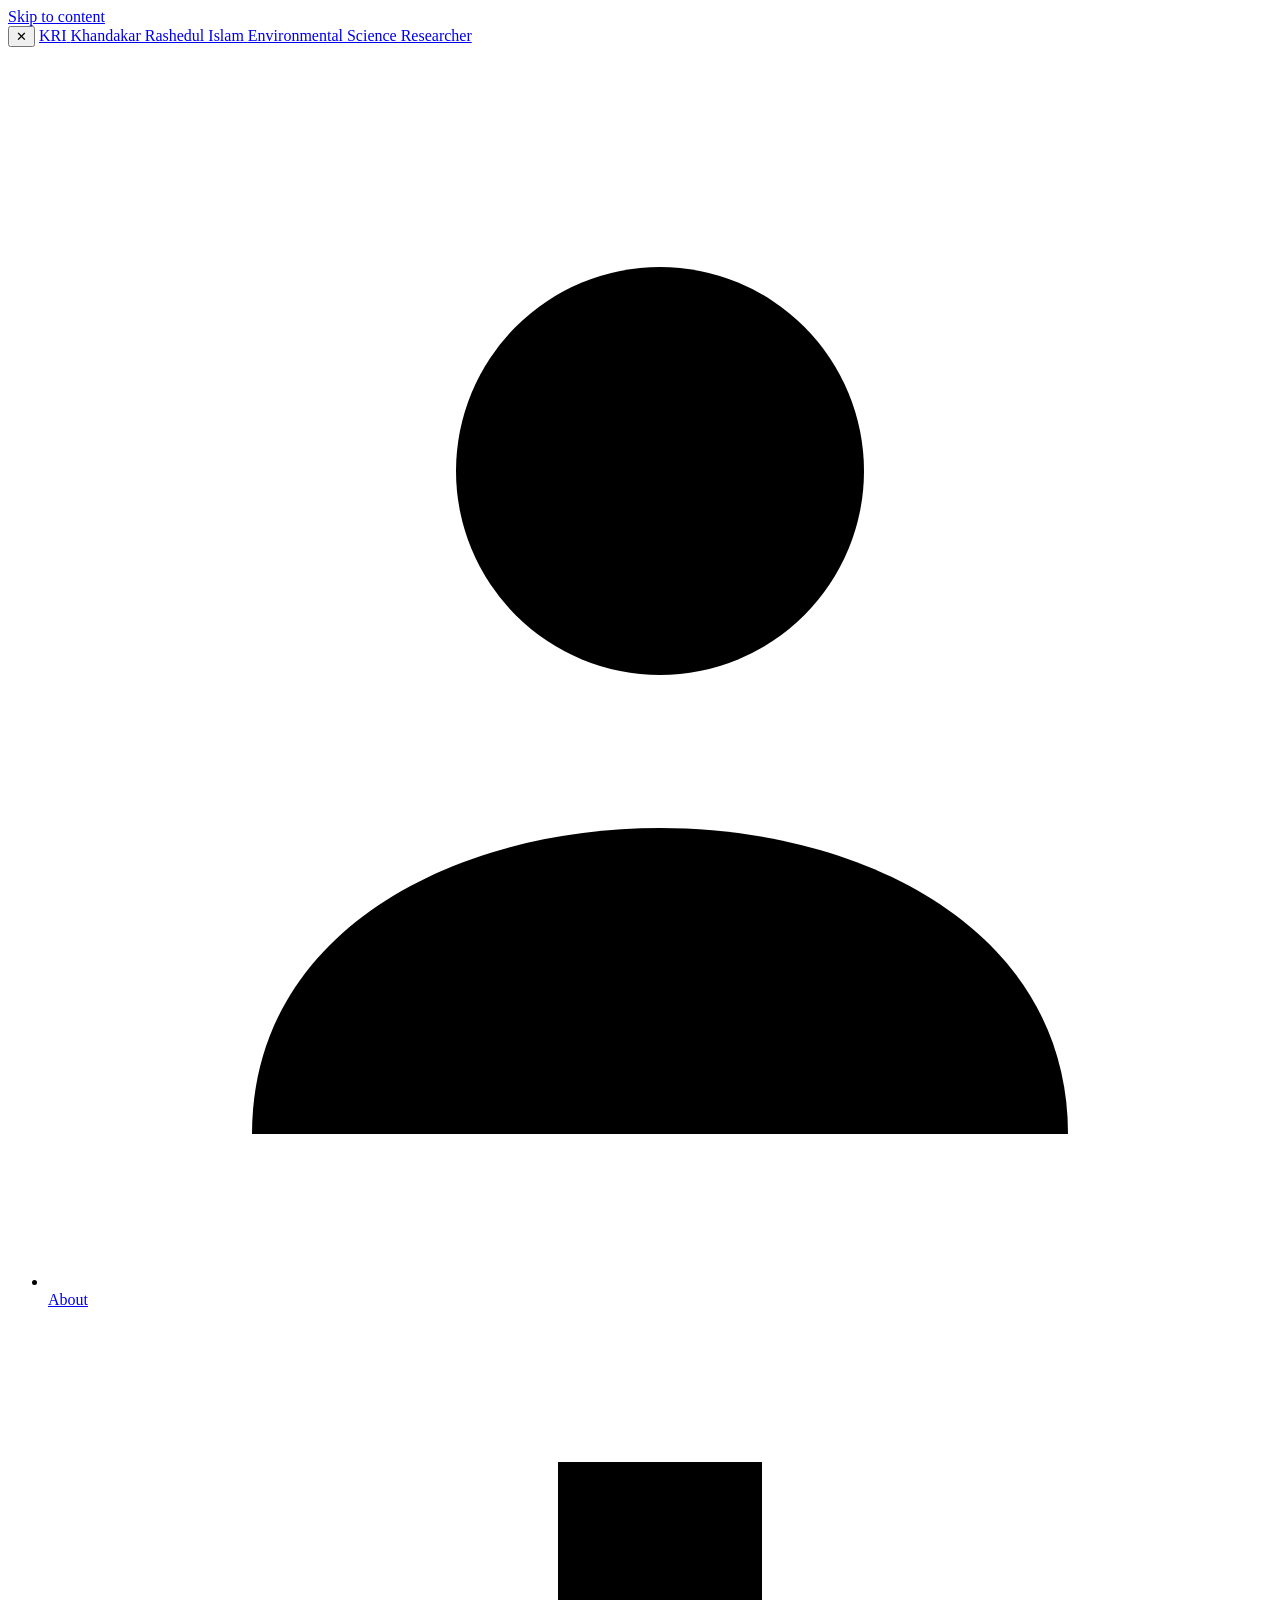
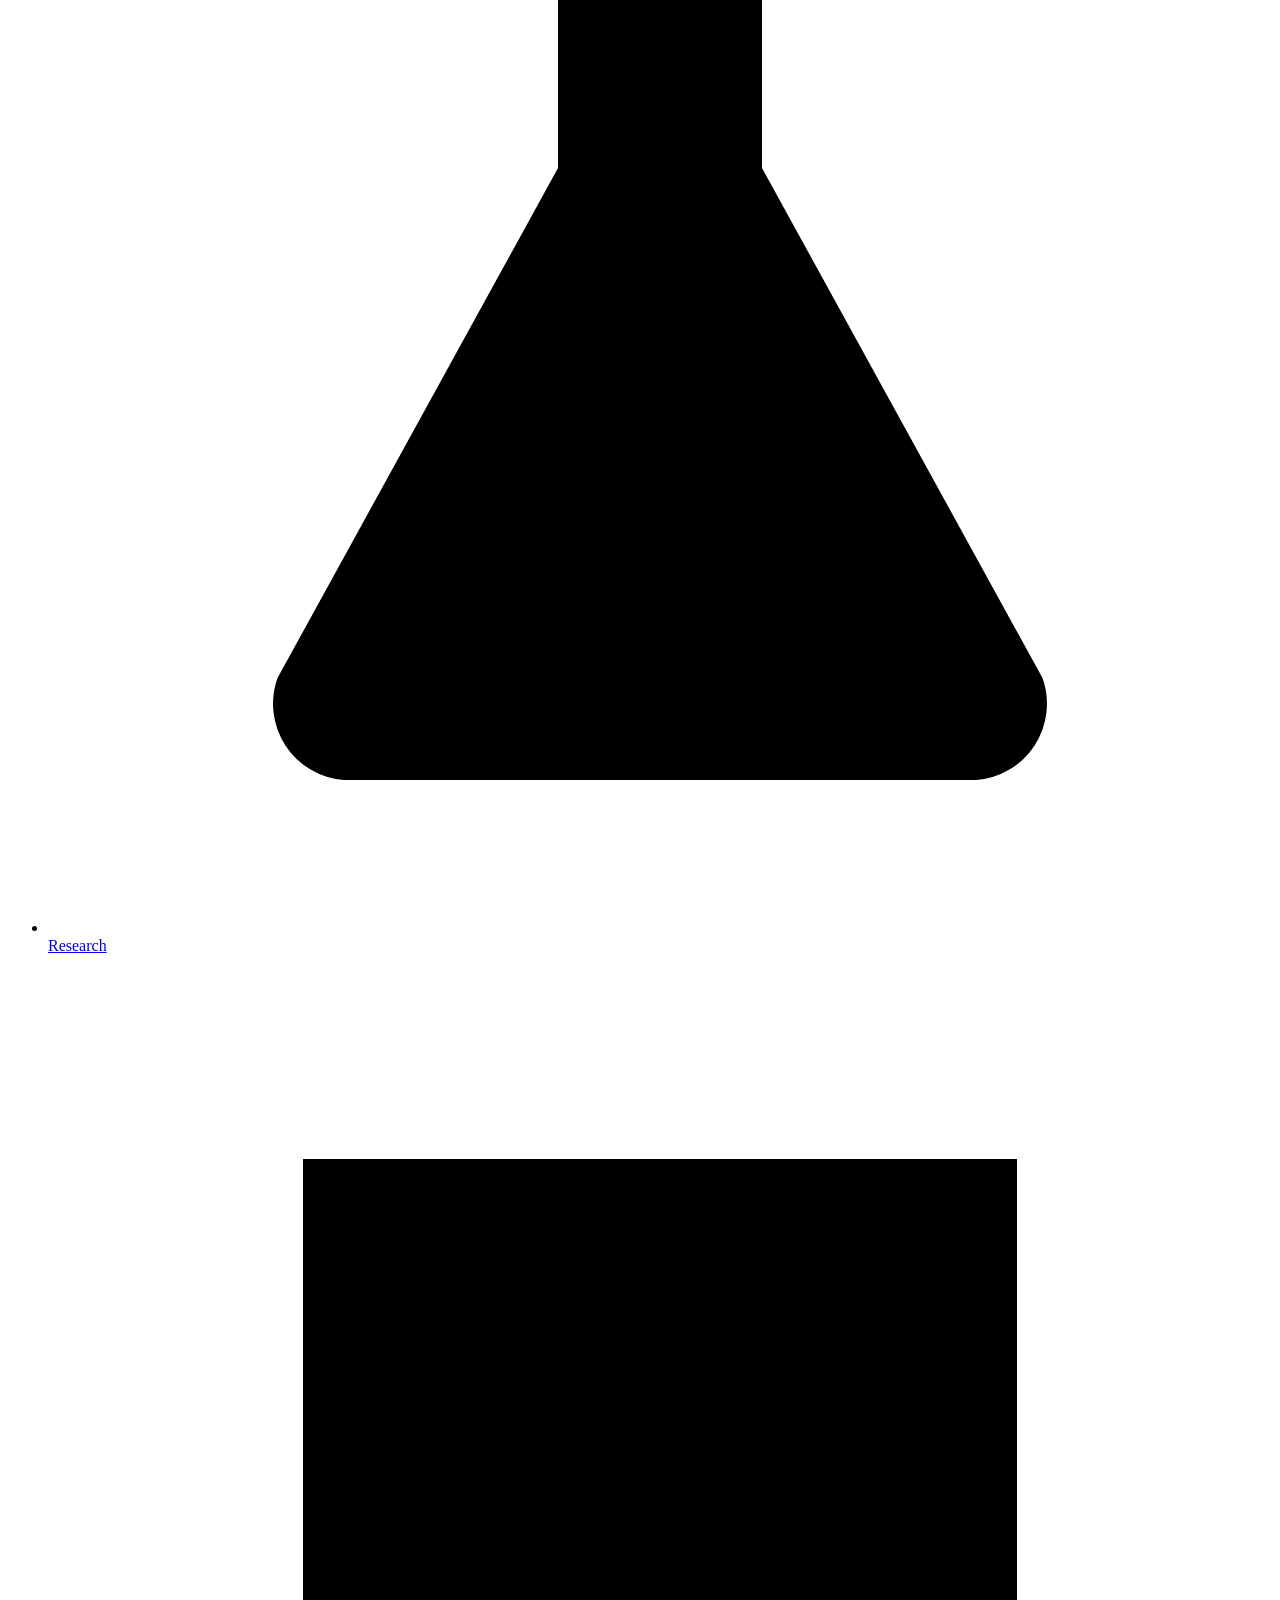
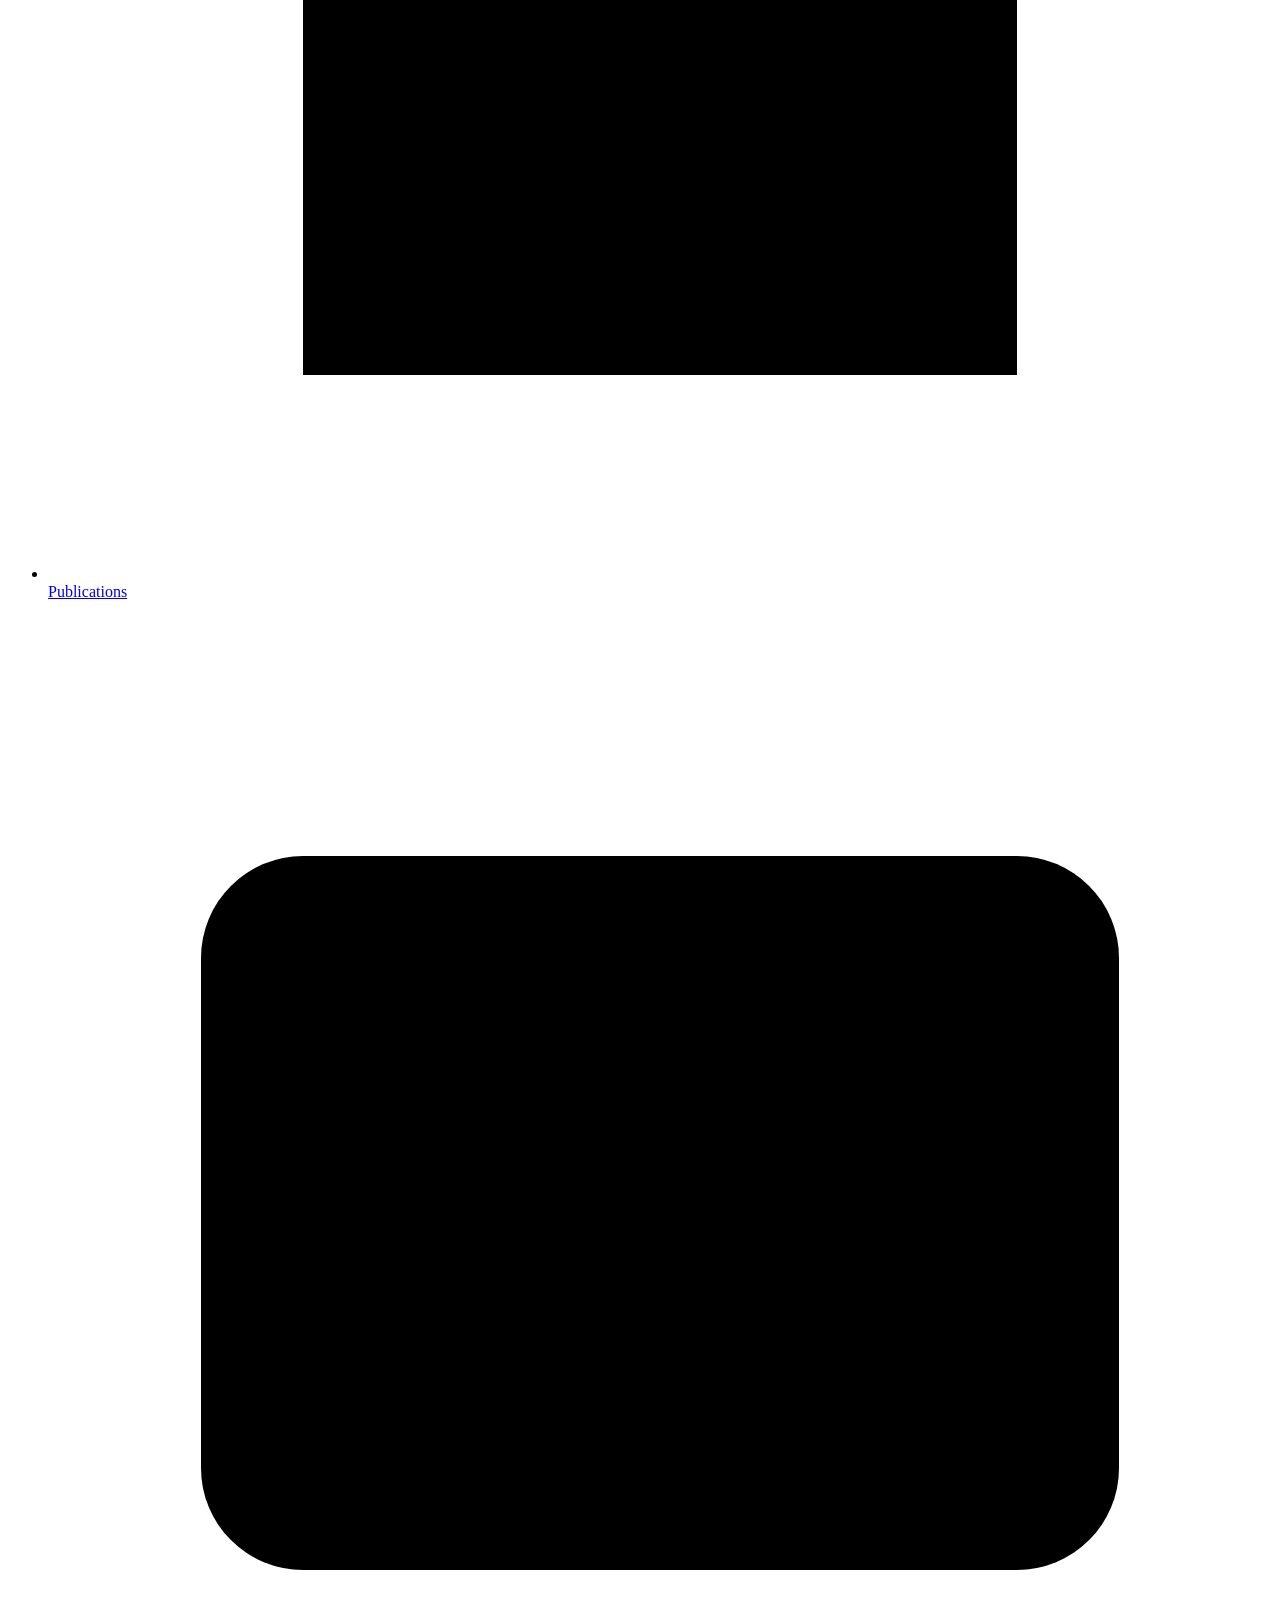
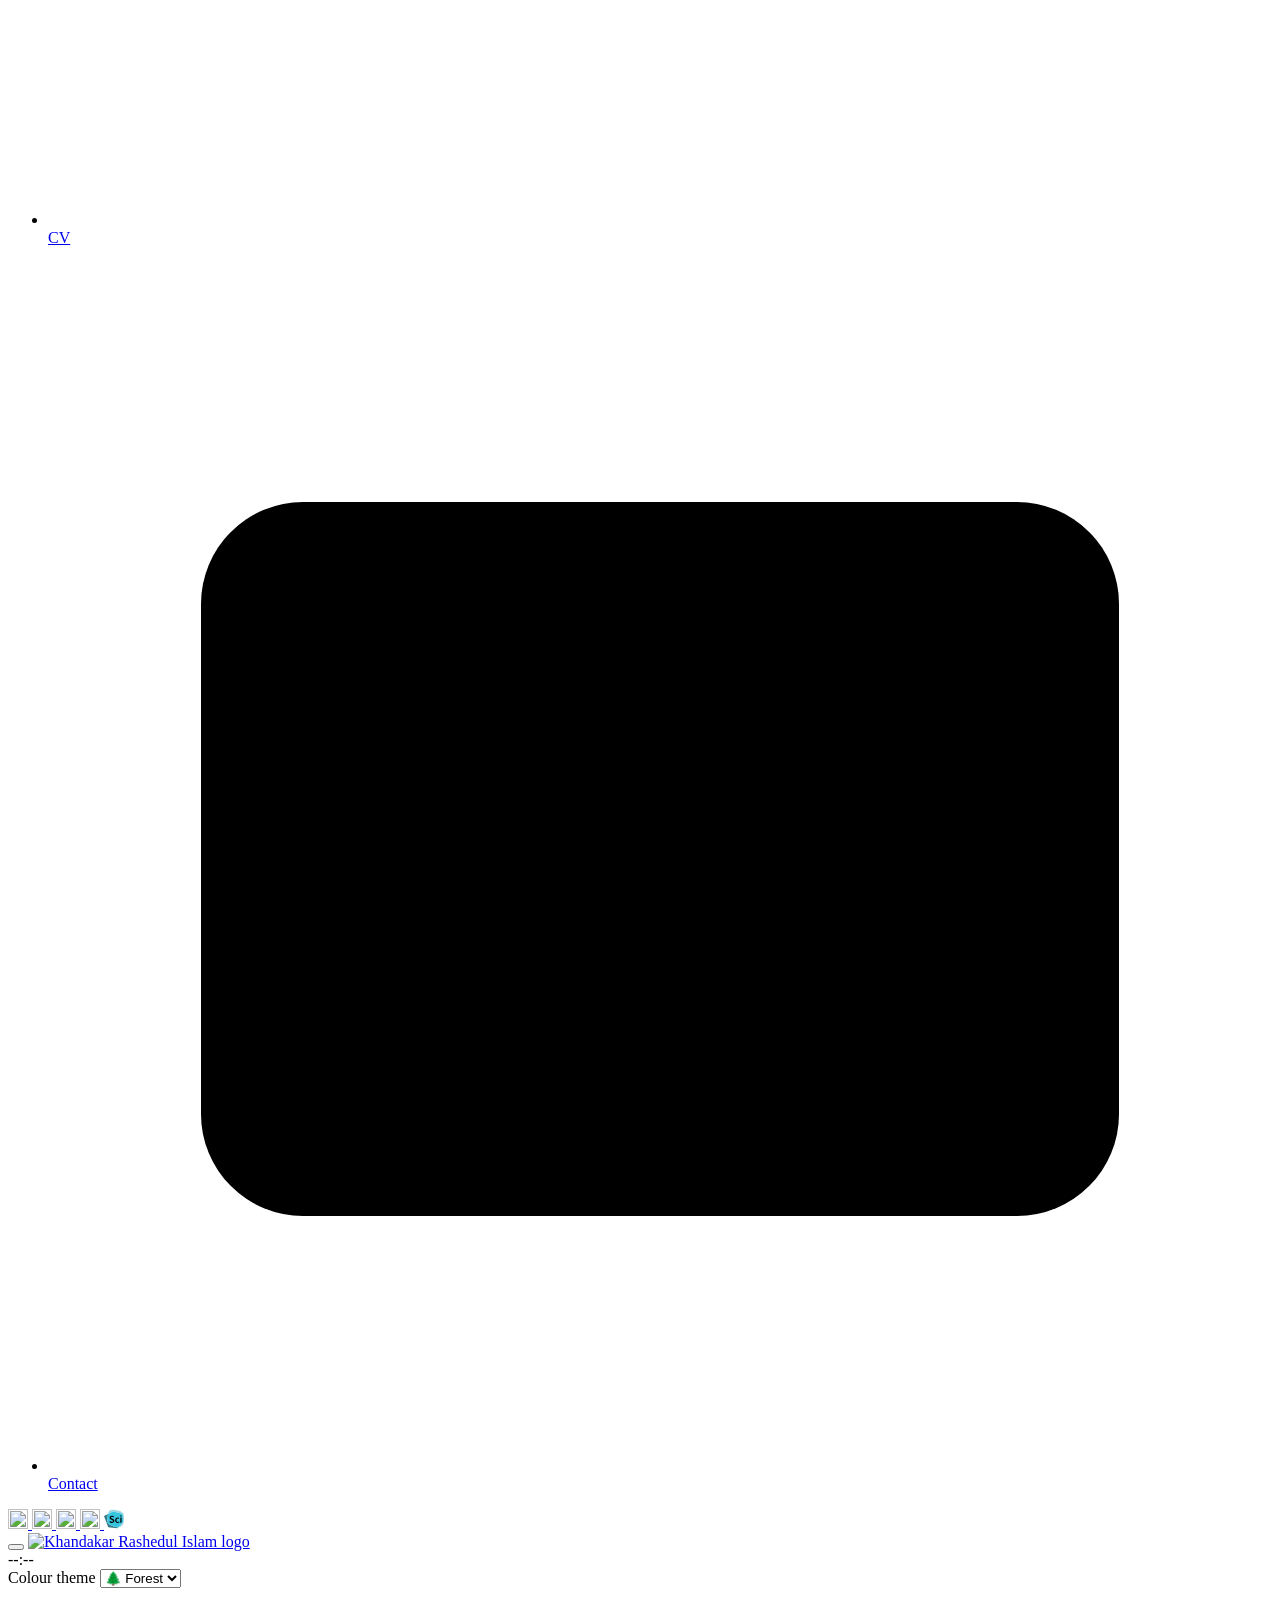
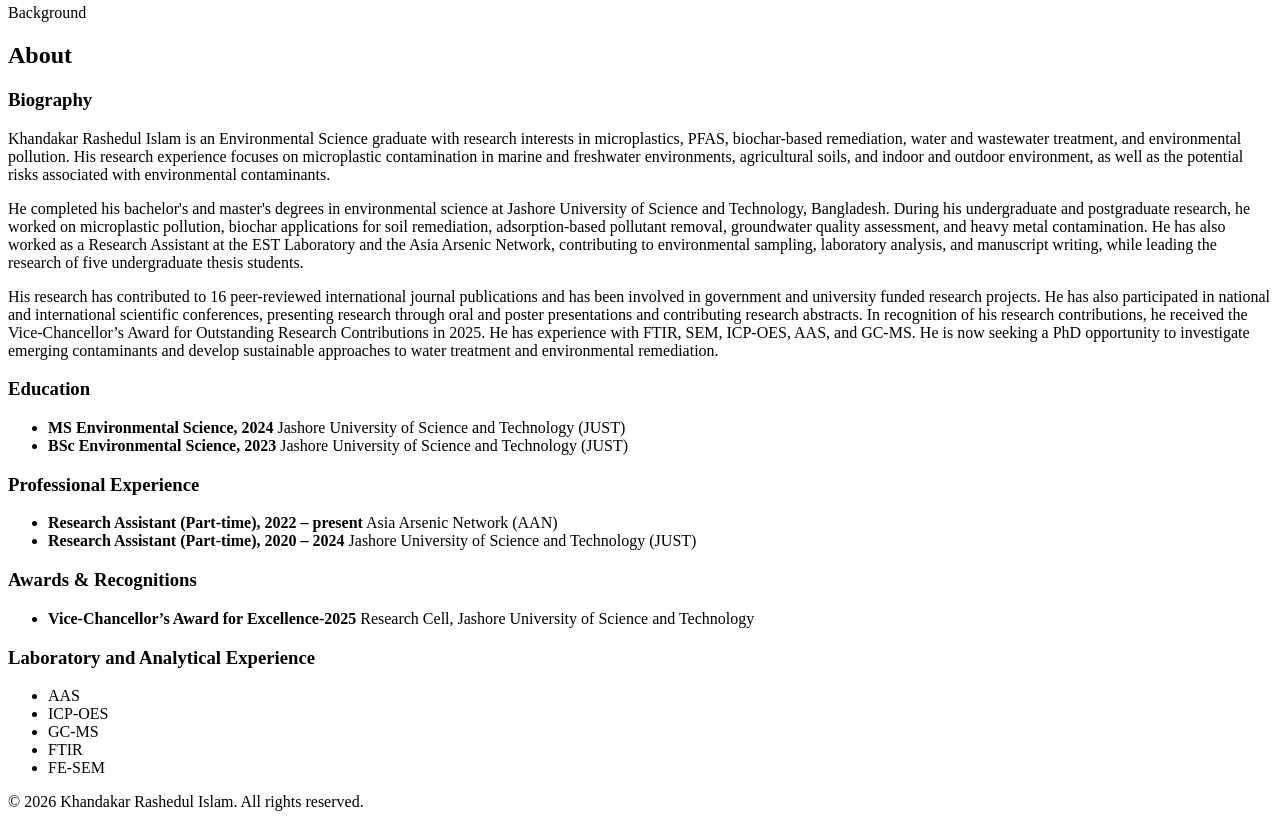
==== about.html @ 35b84158 "Add SciProfiles link to about.html" ====
<!DOCTYPE html>
<html lang="en">
<head>
  <meta charset="UTF-8">
  <meta name="viewport" content="width=device-width, initial-scale=1">
  <title>About | Khandakar Rashedul Islam</title>
  <meta name="description" content="About Khandakar Rashedul Islam: biography, education, experience and laboratory skills in environmental science.">
  <link rel="stylesheet" href="style.css">
    <link rel="icon" href="assets/logo.png" type="image/png">
</head>
<body>

  <!-- Falling background symbols (filled in by script.js) -->
  <div class="bg-glyphs" id="bg-glyphs" aria-hidden="true"></div>

  <a class="skip-link" href="#main">Skip to content</a>

  <!-- Dark overlay behind the sidebar on tablet and mobile -->
  <div class="sidebar-overlay" id="sidebar-overlay" hidden></div>

  <!-- ===================== SIDEBAR ===================== -->
  <aside class="sidebar" id="sidebar" aria-label="Site menu">

    <button class="icon-btn sidebar-close" id="sidebar-close" type="button" aria-label="Close menu">✕</button>

    <a class="side-brand" href="index.html">
      <!--
        SIDEBAR PHOTO: to use your photo, upload assets/profile.jpg, then replace the <span> line below with:
        <img class="side-avatar" src="assets/profile.jpg" alt="Khandakar Rashedul Islam">
      -->
      <span class="side-avatar" aria-hidden="true">KRI</span>
      <span class="side-brand-text">
        <span class="side-name">Khandakar Rashedul Islam</span>
        <span class="side-title">Environmental Science Researcher</span>
      </span>
    </a>

    <nav class="side-nav" aria-label="Main navigation">
      <ul>
        <li>
          <a href="about.html">
            <span class="nav-icon"><svg class="icon" viewBox="0 0 24 24" aria-hidden="true"><circle cx="12" cy="8" r="4"/><path d="M4 21c0-4 4-6 8-6s8 2 8 6"/></svg></span>
            About
          </a>
        </li>
        <li>
          <a href="research.html">
            <span class="nav-icon"><svg class="icon" viewBox="0 0 24 24" aria-hidden="true"><path d="M9 3h6M10 3v6L4.5 19a1.5 1.5 0 0 0 1.3 2h12.4a1.5 1.5 0 0 0 1.3-2L14 9V3"/><path d="M7 15h10"/></svg></span>
            Research
          </a>
        </li>
        <li>
          <a href="publications.html">
            <span class="nav-icon"><svg class="icon" viewBox="0 0 24 24" aria-hidden="true"><path d="M5 4h14v16H5z"/><path d="M8 8h8M8 12h8M8 16h5"/></svg></span>
            Publications
          </a>
        </li>
        <li>
          <a href="cv.html">
            <span class="nav-icon"><svg class="icon" viewBox="0 0 24 24" aria-hidden="true"><rect x="3" y="5" width="18" height="14" rx="2"/><circle cx="9" cy="11" r="2"/><path d="M6 16c.5-1.5 5.5-1.5 6 0M15 10h3M15 14h3"/></svg></span>
            CV
          </a>
        </li>
        <li>
          <a href="contact.html">
            <span class="nav-icon"><svg class="icon" viewBox="0 0 24 24" aria-hidden="true"><rect x="3" y="5" width="18" height="14" rx="2"/><path d="m3 7 9 6 9-6"/></svg></span>
            Contact
          </a>
        </li>
      </ul>
    </nav>

    <!--
      PROFILE LINKS (bottom of sidebar). This is the ONLY place you need to edit your profile links.
      The buttons in the Contact section copy these automatically.
      To activate an icon: replace href="#contact" with your real link and delete the word is-placeholder.
      To remove an icon: delete its whole <a ...> ... </a> block.
    -->
       <div class="sidebar-links" aria-label="Academic profiles">
      <a class="profile-icon" href="https://www.linkedin.com/in/khandakarrashedulislam/" data-profile="linkedin" title="LinkedIn" aria-label="LinkedIn">
        <img src="assets/icons/linkedin.svg" alt="" width="20" height="20">
      </a>
      <a class="profile-icon" href="https://scholar.google.com/citations?user=u9Iv7xsAAAAJ&amp;hl=en" data-profile="scholar" title="Google Scholar" aria-label="Google Scholar">
        <img src="assets/icons/scholar.svg" alt="" width="20" height="20">
      </a>
      <a class="profile-icon" href="https://orcid.org/0000-0001-8953-0224" data-profile="orcid" title="ORCID" aria-label="ORCID">
        <img src="assets/icons/orcid.svg" alt="" width="20" height="20">
      </a>
      <a class="profile-icon" href="https://www.researchgate.net/profile/Khandakar-Rashedul-Islam-2?ev=hdr_xprf" data-profile="researchgate" title="ResearchGate" aria-label="ResearchGate">
        <img src="assets/icons/researchgate.svg" alt="" width="20" height="20">
      </a>
      <a class="profile-icon" href="https://sciprofiles.com/profile/Khandakarrashedulislam" data-profile="sciprofiles" title="SciProfiles" aria-label="SciProfiles">
        <img src="assets/icons/sciprofiles.svg" alt="" width="20" height="20">
      </a>   
    </div>

  </aside>

  <!-- ===================== MAIN AREA ===================== -->
  <div class="main-area">

    <!-- Top bar -->
    <header class="topbar">
      <div class="topbar-left">
        <button class="icon-btn menu-btn" id="menu-btn" type="button" aria-label="Open menu" aria-expanded="false" aria-controls="sidebar">
          <span class="menu-bar"></span>
          <span class="menu-bar"></span>
          <span class="menu-bar"></span>
        </button>
        <a class="site-logo" href="index.html" aria-label="Home">
          <img src="assets/logo.png" alt="Khandakar Rashedul Islam logo" width="36" height="36">
        </a>
        <div class="clock">
          <span class="clock-time" id="clock-time">--:--</span>
          <span class="clock-date" id="clock-date"></span>
        </div>
      </div>

      <div class="topbar-right">
        <label class="visually-hidden" for="theme-select">Colour theme</label>
        <select class="theme-select" id="theme-select">
          <option value="forest">🌲 Forest</option> 
          <option value="light">🌞 Light</option>
          <option value="dark">🌙 Dark</option>
         
        </select>
      </div>
    </header>

    <main id="main">

      <!-- ===================== ABOUT ===================== -->
      <section class="section" id="about">
        <div class="container">
          <div class="section-head reveal">
            <p class="eyebrow">Background</p>
            <h2>About</h2>
          </div>

          <div class="about-grid">
            <div class="card reveal">
              <h3>Biography</h3>
              <p>
                Khandakar Rashedul Islam is an Environmental Science graduate with research interests in microplastics, PFAS, biochar-based remediation, water and wastewater treatment, and environmental pollution. 
                His research experience focuses on microplastic contamination in marine and freshwater environments, agricultural soils, and indoor and outdoor environment, 
                as well as the potential risks associated with environmental contaminants.
              </p>
              <p>
                He completed his bachelor's and master's degrees in environmental science at Jashore University of Science and Technology, Bangladesh. 
                During his undergraduate and postgraduate research, he worked on microplastic pollution, biochar applications for soil remediation, 
                adsorption-based pollutant removal, groundwater quality assessment, and heavy metal contamination. He has also worked as a Research Assistant 
                at the EST Laboratory and the Asia Arsenic Network, contributing to environmental sampling, laboratory analysis, and manuscript writing, while leading the research of five undergraduate thesis students.
              </p>
              <p>
               His research has contributed to 16 peer-reviewed international journal publications and has been involved in government and university funded research projects. 
                He has also participated in national and international scientific conferences, presenting research through oral and poster presentations and contributing research 
                abstracts. In recognition of his research contributions, he received the Vice-Chancellor’s Award for Outstanding Research Contributions in 2025. 
                He has experience with FTIR, SEM, ICP-OES, AAS, and GC-MS. 
                He is now seeking a PhD opportunity to investigate emerging contaminants and develop sustainable approaches to water treatment and environmental remediation.
              </p>
            </div>

            <div class="stack">
              <div class="card reveal">
                <h3>Education</h3>
                <ul class="plain-list">
                  <li>
                    <strong>MS Environmental Science, 2024</strong>
                    <span class="item-meta">Jashore University of Science and Technology (JUST)</span>
                  </li>
                  <li>
                    <strong>BSc Environmental Science, 2023</strong>
                    <span class="item-meta">Jashore University of Science and Technology (JUST)</span>
                  </li>
                </ul>
              </div>

              <div class="card reveal">
                <h3>Professional Experience</h3>
                <ul class="plain-list">
                  <li>
                    <strong>Research Assistant (Part-time), 2022 – present</strong>
                    <span class="item-meta">Asia Arsenic Network (AAN) </span>
                  </li>
                  <li>
                    <strong>Research Assistant (Part-time), 2020 – 2024</strong>
                    <span class="item-meta">Jashore University of Science and Technology (JUST)</span>
                  </li>
                </ul>
              </div>
           
              <div class="card reveal">
                <h3>Awards & Recognitions</h3>
                <ul class="plain-list">
                  <li>
                    <strong>Vice-Chancellor’s Award for Excellence-2025</strong>
                    <span class="item-meta">Research Cell, Jashore University of Science and Technology</span>
                  </li>
                </ul>
              </div>

          <div class="card reveal">
            <h3>Laboratory and Analytical Experience</h3>
            <ul class="tag-list">
              <li class="tag">AAS</li>
              <li class="tag">ICP-OES</li>
              <li class="tag">GC-MS</li>
              <li class="tag">FTIR</li>
              <li class="tag">FE-SEM</li>
            </ul>
          </div>
          
            </div>
          </div>

      </section>

</main>

    <!-- ===================== FOOTER ===================== -->
    <footer class="site-footer">
      <div class="container">
        <p>© <span id="current-year">2026</span> Khandakar Rashedul Islam. All rights reserved.</p>
      </div>
    </footer>

  </div>

  <script src="script.js"></script>
</body>
</html>
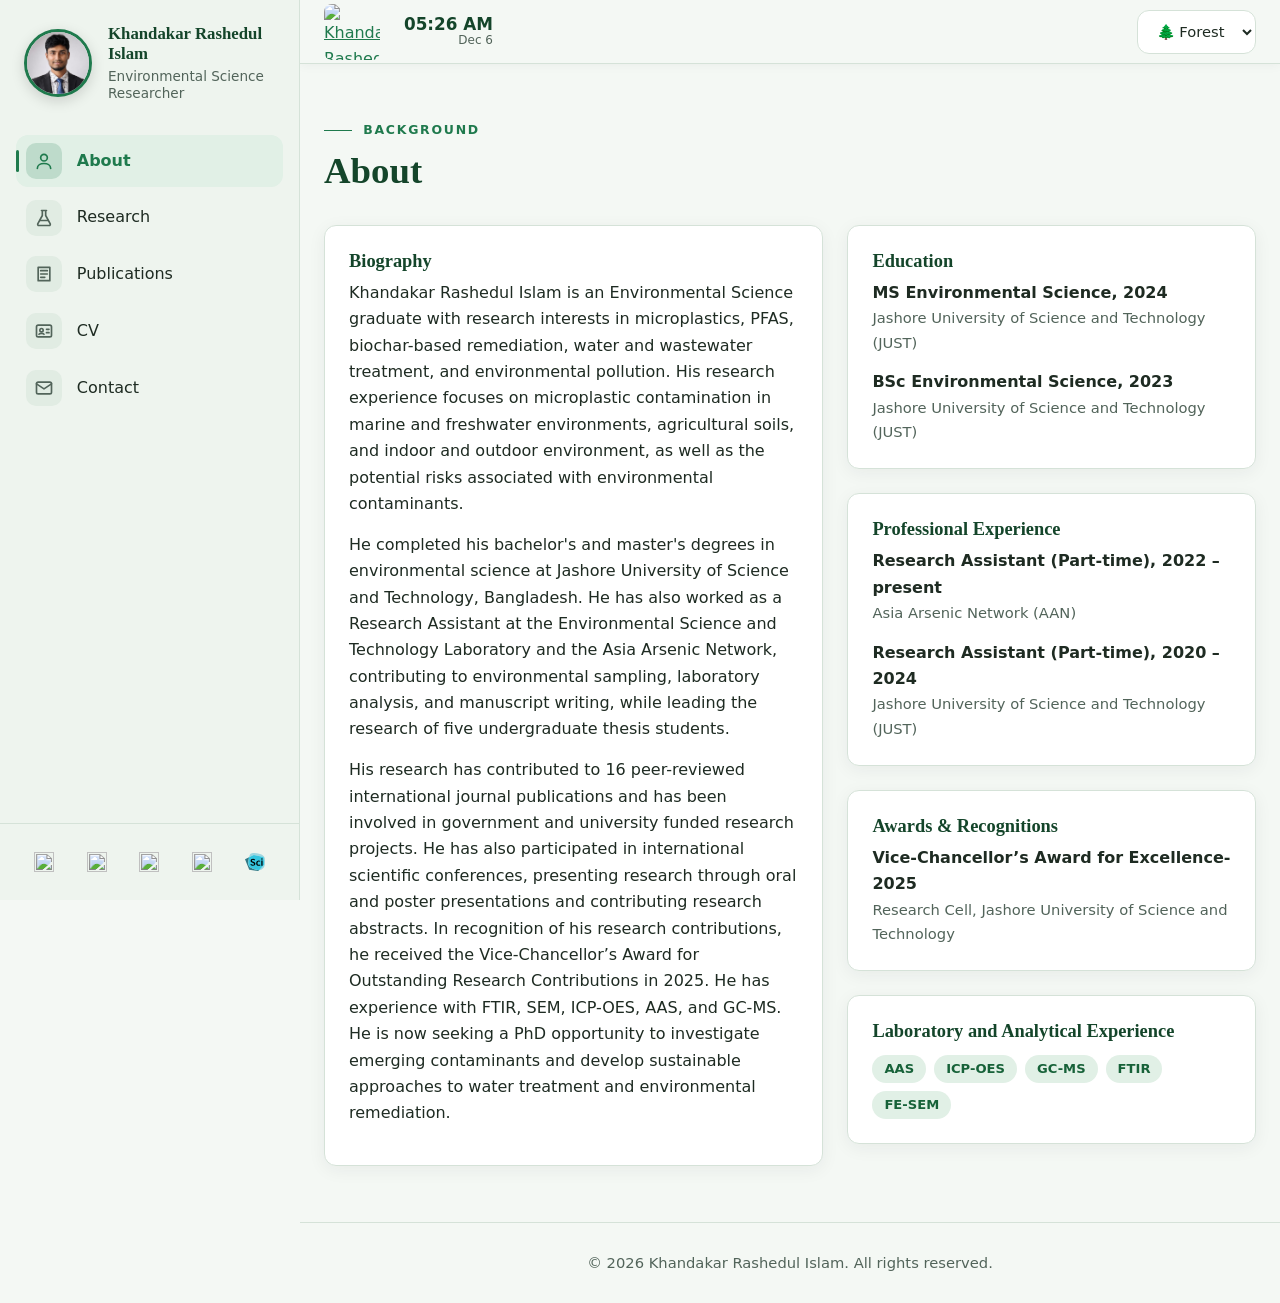
==== commit 32af1f55: "Refine educational and research experience details Updated the description of educational background" ====
--- a/about.html
+++ b/about.html
@@ -146,14 +146,12 @@
                 as well as the potential risks associated with environmental contaminants.
               </p>
               <p>
-                He completed his bachelor's and master's degrees in environmental science at Jashore University of Science and Technology, Bangladesh. 
-                During his undergraduate and postgraduate research, he worked on microplastic pollution, biochar applications for soil remediation, 
-                adsorption-based pollutant removal, groundwater quality assessment, and heavy metal contamination. He has also worked as a Research Assistant 
-                at the EST Laboratory and the Asia Arsenic Network, contributing to environmental sampling, laboratory analysis, and manuscript writing, while leading the research of five undergraduate thesis students.
+                He completed his bachelor's and master's degrees in environmental science at Jashore University of Science and Technology, Bangladesh. He has also worked as a Research Assistant 
+                at the Environmental Science and Technology Laboratory and the Asia Arsenic Network, contributing to environmental sampling, laboratory analysis, and manuscript writing, while leading the research of five undergraduate thesis students.
               </p>
               <p>
                His research has contributed to 16 peer-reviewed international journal publications and has been involved in government and university funded research projects. 
-                He has also participated in national and international scientific conferences, presenting research through oral and poster presentations and contributing research 
+                He has also participated in international scientific conferences, presenting research through oral and poster presentations and contributing research 
                 abstracts. In recognition of his research contributions, he received the Vice-Chancellor’s Award for Outstanding Research Contributions in 2025. 
                 He has experience with FTIR, SEM, ICP-OES, AAS, and GC-MS. 
                 He is now seeking a PhD opportunity to investigate emerging contaminants and develop sustainable approaches to water treatment and environmental remediation.
--- a/style.css
+++ b/style.css
@@ -0,0 +1,1042 @@
+/* =====================================================================
+   style.css: colours, fonts, layout and responsive rules
+   Breakpoints:
+     Desktop = 1024px and wider (default rules, sidebar always visible)
+     Tablet  = 641px to 1023px  (@media max-width: 1023px, sidebar becomes a slide-in menu)
+     Mobile  = 640px and narrower (@media max-width: 640px)
+   ===================================================================== */
+
+/* ---------- 1. COLOURS, FONTS AND SIZES (safe to edit) ---------- */
+:root {
+  --bg: #ffffff;
+  --sidebar-bg: #fafbfc;
+  --surface: #ffffff;
+  --text: #1f2937;
+  --heading: #1b365d;
+  --muted: #556070;
+  --primary: #0066cc;          /* MAIN ACCENT COLOUR: change this to restyle the site */
+  --on-primary: #ffffff;
+  --tile-bg: #eef1f5;
+  --tag-bg: #e8f1fb;
+  --tag-text: #0b5cab;
+  --border: #e4e8ee;
+  --header-bg: rgba(255, 255, 255, 0.9);
+  --hero-glow: rgba(120, 176, 230, 0.35);
+  --btn-shadow: 0 6px 16px rgba(0, 102, 204, 0.3);
+  --warn-bg: #fef3c7;
+  --warn-text: #92400e;
+  --shadow: 0 4px 18px rgba(31, 41, 55, 0.06);
+  --shadow-hover: 0 10px 28px rgba(31, 41, 55, 0.13);
+  --radius: 12px;
+  --sidebar-width: 300px;
+  --topbar-height: 64px;
+  --font: system-ui, -apple-system, "Segoe UI", Roboto, "Helvetica Neue", Arial, sans-serif;          /* BODY FONT */
+  --font-serif: "Source Serif 4", "Source Serif Pro", Georgia, "Times New Roman", serif;               /* HEADING FONT */
+}
+
+[data-theme="dark"] {
+  --bg: #0f1720;
+  --sidebar-bg: #121c27;
+  --surface: #17222f;
+  --text: #dbe3ec;
+  --heading: #eaf2fb;
+  --muted: #9aa8b8;
+  --primary: #4da3ff;
+  --on-primary: #06121f;
+  --tile-bg: #1f2c3a;
+  --tag-bg: #16314d;
+  --tag-text: #9ccbff;
+  --border: #2a3a4b;
+  --header-bg: rgba(15, 23, 32, 0.9);
+  --hero-glow: rgba(77, 163, 255, 0.18);
+  --btn-shadow: 0 6px 16px rgba(77, 163, 255, 0.25);
+  --warn-bg: #78350f;
+  --warn-text: #fde68a;
+  --shadow: 0 4px 18px rgba(0, 0, 0, 0.35);
+  --shadow-hover: 0 10px 28px rgba(0, 0, 0, 0.5);
+}
+
+[data-theme="forest"] {
+  --bg: #f4f8f4;
+  --sidebar-bg: #eef4ee;
+  --surface: #ffffff;
+  --text: #1e2b22;
+  --heading: #14452a;
+  --muted: #52645a;
+  --primary: #1f7a4d;
+  --tile-bg: #e1ece3;
+  --tag-bg: #e1f0e6;
+  --tag-text: #176239;
+  --border: #d5e2d8;
+  --header-bg: rgba(244, 248, 244, 0.9);
+  --hero-glow: rgba(110, 190, 140, 0.35);
+  --btn-shadow: 0 6px 16px rgba(31, 122, 77, 0.3);
+}
+
+/* ---------- 2. BASIC RESET ---------- */
+*, *::before, *::after { box-sizing: border-box; }
+
+[hidden] { display: none !important; }
+
+html {
+  scroll-behavior: smooth;
+  scroll-padding-top: calc(var(--topbar-height) + 12px);
+}
+
+body {
+  margin: 0;
+  font-family: var(--font);
+  font-size: 1rem;
+  line-height: 1.65;
+  color: var(--text);
+  background: var(--bg);
+  transition: background 0.25s ease, color 0.25s ease;
+}
+
+img { max-width: 100%; height: auto; }
+a { color: var(--primary); }
+
+h1, h2, h3 {
+  font-family: var(--font-serif);
+  color: var(--heading);
+  line-height: 1.2;
+  margin: 0 0 0.5rem;
+}
+h3 { font-size: 1.15rem; }
+p { margin: 0 0 0.9rem; }
+
+:focus-visible { outline: 3px solid var(--primary); outline-offset: 3px; }
+
+.container { width: min(1024px, 100% - 3rem); margin-inline: auto; }
+
+.visually-hidden {
+  position: absolute;
+  width: 1px;
+  height: 1px;
+  overflow: hidden;
+  clip: rect(0 0 0 0);
+  white-space: nowrap;
+}
+
+.skip-link {
+  position: absolute;
+  left: -999px;
+  top: 0;
+  background: var(--primary);
+  color: var(--on-primary);
+  padding: 0.6rem 1rem;
+  z-index: 100;
+}
+.skip-link:focus { left: 0; }
+
+/* Small line icons used in buttons and the menu */
+.icon {
+  width: 20px;
+  height: 20px;
+  flex: 0 0 auto;
+  fill: none;
+  stroke: currentColor;
+  stroke-width: 2;
+  stroke-linecap: round;
+  stroke-linejoin: round;
+}
+
+/* ---------- 3. FALLING BACKGROUND SYMBOLS ---------- */
+.bg-glyphs {
+  position: fixed;
+  inset: 0;
+  overflow: hidden;
+  pointer-events: none;
+  z-index: 0;
+}
+.glyph {
+  position: absolute;
+  top: -10vh;
+  color: var(--primary);
+  opacity: 0.1;
+  user-select: none;
+  animation-name: glyph-fall;
+  animation-timing-function: linear;
+  animation-iteration-count: infinite;
+}
+@keyframes glyph-fall {
+  from { transform: translateY(0) rotate(0deg); }
+  to   { transform: translateY(120vh) rotate(360deg); }
+}
+
+/* ---------- 4. SIDEBAR ---------- */
+.sidebar {
+  position: fixed;
+  top: 0;
+  bottom: 0;
+  left: 0;
+  width: var(--sidebar-width);
+  z-index: 30;
+  display: flex;
+  flex-direction: column;
+  background: var(--sidebar-bg);
+  border-right: 1px solid var(--border);
+  overflow-y: auto;
+}
+
+.side-brand {
+  display: flex;
+  align-items: center;
+  gap: 1rem;
+  padding: 1.5rem 1.5rem 1.25rem;
+  text-decoration: none;
+  color: var(--heading);
+}
+.side-avatar {
+  flex: 0 0 auto;
+  width: 68px;
+  height: 68px;
+  border-radius: 50%;
+  object-fit: cover;
+  border: 3px solid var(--primary);
+  box-shadow: 0 4px 14px rgba(0, 0, 0, 0.15);
+  display: grid;
+  place-items: center;
+  background: var(--tag-bg);
+  color: var(--primary);
+  font-family: var(--font-serif);
+  font-weight: 800;
+}
+.side-brand-text { display: flex; flex-direction: column; min-width: 0; }
+.side-name {
+  font-family: var(--font-serif);
+  font-size: 1.05rem;
+  font-weight: 600;
+  line-height: 1.2;
+}
+.side-title { font-size: 0.85rem; color: var(--muted); line-height: 1.3; margin-top: 0.2rem; }
+
+.side-nav { padding: 0.75rem 1rem; }
+.side-nav ul { list-style: none; margin: 0; padding: 0; }
+.side-nav li { margin-bottom: 0.3rem; }
+.side-nav a {
+  display: flex;
+  align-items: center;
+  gap: 0.9rem;
+  padding: 0.5rem 0.65rem;
+  border-radius: 12px;
+  color: var(--text);
+  text-decoration: none;
+  font-weight: 500;
+}
+.nav-icon {
+  display: grid;
+  place-items: center;
+  width: 36px;
+  height: 36px;
+  border-radius: 10px;
+  background: var(--tile-bg);
+  color: var(--muted);
+}
+.side-nav a:hover { background: var(--tile-bg); }
+.side-nav a:hover .nav-icon { background: var(--tag-bg); color: var(--primary); }
+
+.sidebar-links {
+  margin-top: auto;
+  display: flex;
+  justify-content: space-around;
+  gap: 0.25rem;
+  padding: 1rem 1.25rem;
+  border-top: 1px solid var(--border);
+}
+.profile-icon {
+  display: inline-flex;
+  align-items: center;
+  justify-content: center;
+  width: 44px;
+  height: 44px;
+  border-radius: 50%;
+  color: var(--muted);
+  font-weight: 800;
+  font-size: 0.95rem;
+  text-decoration: none;
+}
+.profile-icon:hover { background: var(--tile-bg); color: var(--primary); }
+
+.icon-btn.sidebar-close { display: none; position: absolute; top: 0.75rem; right: 0.75rem; }
+.sidebar-overlay {
+  position: fixed;
+  inset: 0;
+  z-index: 60;
+  background: rgba(0, 0, 0, 0.4);
+}
+
+/* ---------- 5. MAIN AREA AND TOP BAR ---------- */
+.main-area {
+  position: relative;
+  z-index: 1;
+  margin-left: var(--sidebar-width);
+}
+
+.topbar {
+  position: sticky;
+  top: 0;
+  z-index: 40;
+  display: flex;
+  align-items: center;
+  justify-content: space-between;
+  gap: 1rem;
+  height: var(--topbar-height);
+  padding: 0 1.5rem;
+  background: var(--header-bg);
+  backdrop-filter: blur(10px);
+  -webkit-backdrop-filter: blur(10px);
+  border-bottom: 1px solid var(--border);
+  box-shadow: 0 2px 10px rgba(0, 0, 0, 0.04);
+}
+.topbar-left { display: flex; align-items: center; gap: 1rem; }
+
+.clock { display: flex; flex-direction: column; line-height: 1.15; margin-left: 0.5rem; }
+.clock-time { font-weight: 700; color: var(--heading); font-size: 1.05rem; }
+.clock-date { font-size: 0.75rem; color: var(--muted); text-align: right; }
+
+.theme-select {
+  min-height: 44px;
+  padding: 0.4rem 0.9rem;
+  border-radius: 12px;
+  border: 1px solid var(--border);
+  background: var(--surface);
+  color: var(--text);
+  font: inherit;
+  font-size: 0.92rem;
+  cursor: pointer;
+}
+
+.icon-btn {
+  width: 44px;
+  height: 44px;
+  border-radius: 12px;
+  border: 1px solid var(--border);
+  background: var(--surface);
+  color: var(--text);
+  font-size: 1.1rem;
+  cursor: pointer;
+  display: inline-flex;
+  align-items: center;
+  justify-content: center;
+}
+.icon-btn:hover { background: var(--tile-bg); }
+
+/* The ☰ button is hidden on desktop */
+.menu-btn { display: none; flex-direction: column; gap: 4px; }
+.menu-bar { display: block; width: 18px; height: 2px; background: currentColor; border-radius: 2px; }
+
+/* ---------- 6. BUTTONS ---------- */
+.btn {
+  display: inline-flex;
+  align-items: center;
+  justify-content: center;
+  gap: 0.5rem;
+  min-height: 44px;
+  padding: 0.6rem 1.2rem;
+  border-radius: 8px;
+  border: 1px solid var(--primary);
+  font-weight: 600;
+  text-decoration: none;
+  cursor: pointer;
+  transition: transform 0.15s ease, border-color 0.15s ease, background 0.15s ease;
+}
+.btn:hover { transform: translateY(-2px); }
+.btn-primary { background: var(--primary); color: var(--on-primary); box-shadow: var(--btn-shadow); }
+.btn-outline { background: var(--surface); color: var(--text); border-color: var(--border); }
+.btn-outline:hover { border-color: var(--primary); color: var(--primary); }
+.btn-small { min-height: 38px; padding: 0.3rem 1rem; font-size: 0.88rem; }
+
+.button-row { display: flex; flex-wrap: wrap; gap: 0.75rem; margin-top: 1.5rem; }
+
+/* Links that still contain placeholder addresses */
+.is-placeholder {
+  opacity: 0.55;
+  border-style: dashed;
+  pointer-events: none;
+}
+.is-placeholder::after {
+  content: " (add link)";
+  font-size: 0.75em;
+  font-weight: 400;
+  margin-left: 0.3em;
+}
+.profile-icon.is-placeholder::after { content: none; }
+
+/* ---------- 7. HERO ---------- */
+.hero { padding: 2.5rem 0 1.5rem; }
+.hero-card {
+  display: grid;
+  grid-template-columns: 1fr 240px;
+  gap: 2.5rem;
+  align-items: center;
+  padding: 3rem;
+  border: 1px solid var(--border);
+  border-radius: 6px;
+  background:
+    radial-gradient(ellipse at 18% 25%, var(--hero-glow), transparent 55%),
+    var(--surface);
+}
+
+.pill {
+  display: inline-flex;
+  align-items: center;
+  gap: 0.55rem;
+  margin-bottom: 1.5rem;
+  padding: 0.4rem 0.95rem;
+  border: 1px solid var(--border);
+  border-radius: 999px;
+  background: var(--surface);
+  font-size: 0.85rem;
+  color: var(--text);
+}
+.pill-dot {
+  width: 8px;
+  height: 8px;
+  border-radius: 50%;
+  background: var(--primary);
+  box-shadow: 0 0 0 3px var(--tag-bg);
+}
+
+.hero h1 { font-size: clamp(2.2rem, 2.8vw, 2.6rem); font-weight: 600; margin-bottom: 0.6rem; }
+.hero-subtitle {
+  font-family: var(--font-serif);
+  font-size: 1.4rem;
+  font-weight: 600;
+  color: var(--heading);
+  opacity: 0.85;
+  margin-bottom: 1rem;
+}
+.hero-intro { max-width: 65ch; color: var(--muted); font-size: 1.05rem; }
+
+.hero-photo-wrap { display: flex; justify-content: center; }
+.hero-photo {
+  width: 100%;
+  max-width: 230px;
+  aspect-ratio: 1 / 1;
+  object-fit: cover;
+  border-radius: 50%;
+  border: 3px solid var(--primary);
+  box-shadow: 0 10px 30px rgba(0, 0, 0, 0.18);
+}
+div.hero-photo {
+  display: grid;
+  place-items: center;
+  background: linear-gradient(135deg, var(--tag-bg), var(--tile-bg));
+  color: var(--primary);
+  font-family: var(--font-serif);
+  font-size: 3.5rem;
+  font-weight: 700;
+}
+
+/* ---------- 8. STATS, DIVIDER ---------- */
+.stats { padding: 1rem 0 0; }
+.stats-grid { display: grid; grid-template-columns: repeat(3, 1fr); gap: 1.25rem; }
+.stat { text-align: center; padding: 1.25rem; }
+.stat-number {
+  display: block;
+  font-family: var(--font-serif);
+  font-size: 2.2rem;
+  font-weight: 700;
+  color: var(--primary);
+  line-height: 1.2;
+}
+.stat-label { display: block; color: var(--muted); font-size: 0.95rem; }
+
+.divider {
+  border: 0;
+  height: 1px;
+  margin: 3rem 0 0;
+  background: linear-gradient(90deg, transparent, var(--border), transparent);
+}
+
+/* ---------- 9. SECTIONS AND CARDS ---------- */
+.section { padding: 3.5rem 0; }
+.section-head { margin-bottom: 2rem; }
+.section-head h2 { font-size: clamp(1.8rem, 3vw, 2.3rem); font-weight: 600; }
+.section-lead { color: var(--muted); max-width: 70ch; margin-top: 0.5rem; }
+
+.eyebrow {
+  display: flex;
+  align-items: center;
+  gap: 0.7rem;
+  margin: 0 0 0.5rem;
+  font-size: 0.78rem;
+  font-weight: 700;
+  letter-spacing: 0.14em;
+  text-transform: uppercase;
+  color: var(--primary);
+}
+.eyebrow::before { content: ""; width: 28px; height: 1px; background: currentColor; }
+
+.card {
+  background: var(--surface);
+  border: 1px solid var(--border);
+  border-radius: var(--radius);
+  padding: 1.5rem;
+  box-shadow: var(--shadow);
+  transition: transform 0.2s ease, box-shadow 0.2s ease;
+}
+.card:hover { transform: translateY(-3px); box-shadow: var(--shadow-hover); }
+
+.grid-3 { display: grid; grid-template-columns: repeat(3, 1fr); gap: 1.5rem; }
+
+.tag-list { display: flex; flex-wrap: wrap; gap: 0.5rem; list-style: none; margin: 0.75rem 0 0; padding: 0; }
+.tag {
+  background: var(--tag-bg);
+  color: var(--tag-text);
+  padding: 0.2rem 0.75rem;
+  border-radius: 999px;
+  font-size: 0.82rem;
+  font-weight: 600;
+}
+
+/* About */
+.about-grid { display: grid; grid-template-columns: 1.1fr 0.9fr; gap: 1.5rem; align-items: start; }
+.stack { display: grid; gap: 1.5rem; }
+.skills-card { margin-top: 1.5rem; }
+.plain-list { list-style: none; margin: 0; padding: 0; }
+.plain-list li { margin-bottom: 0.9rem; }
+.plain-list li:last-child { margin-bottom: 0; }
+.item-meta { display: block; color: var(--muted); font-size: 0.92rem; }
+
+.placeholder-text {
+  background: var(--warn-bg);
+  color: var(--warn-text);
+  padding: 0 0.35em;
+  border-radius: 4px;
+}
+
+/* ---------- 10. PUBLICATIONS ---------- */
+.notice {
+  background: var(--warn-bg);
+  color: var(--warn-text);
+  border-left: 4px solid var(--warn-text);
+  border-radius: 12px;
+  padding: 1rem 1.25rem;
+  margin-bottom: 1.5rem;
+}
+
+.filter-bar { display: flex; flex-wrap: wrap; gap: 0.5rem; margin-bottom: 1.5rem; }
+.filter-btn {
+  min-height: 40px;
+  padding: 0.35rem 1rem;
+  border-radius: 999px;
+  border: 1px solid var(--border);
+  background: var(--surface);
+  color: var(--text);
+  font: inherit;
+  font-size: 0.9rem;
+  font-weight: 600;
+  cursor: pointer;
+}
+.filter-btn:hover { background: var(--tag-bg); }
+.filter-btn[aria-pressed="true"] {
+  background: var(--primary);
+  color: var(--on-primary);
+  border-color: var(--primary);
+}
+
+.pub-list { display: grid; gap: 1.25rem; }
+.pub-badges { display: flex; flex-wrap: wrap; gap: 0.5rem; margin-bottom: 0.6rem; }
+.badge {
+  background: var(--tag-bg);
+  color: var(--tag-text);
+  font-size: 0.72rem;
+  font-weight: 700;
+  letter-spacing: 0.05em;
+  text-transform: uppercase;
+  padding: 0.15rem 0.65rem;
+  border-radius: 999px;
+}
+.badge-placeholder { background: var(--warn-bg); color: var(--warn-text); }
+.pub-title { overflow-wrap: anywhere; }
+.pub-authors { color: var(--muted); margin-bottom: 0.3rem; }
+.pub-journal { margin-bottom: 0; }
+.pub-year { font-weight: 700; }
+.pub-links { display: flex; flex-wrap: wrap; gap: 0.5rem; margin-top: 0.9rem; }
+.empty-message { color: var(--muted); text-align: center; margin-top: 1rem; }
+
+/* ---------- 11. CV AND CONTACT ---------- */
+.cv-card { text-align: center; padding: 2rem 1.5rem; }
+.contact-grid { display: grid; grid-template-columns: 1fr 1fr; gap: 1.5rem; }
+.contact-email { font-size: 1.1rem; font-weight: 600; overflow-wrap: anywhere; }
+.link-list { display: flex; flex-wrap: wrap; gap: 0.6rem; list-style: none; margin: 0.5rem 0 0; padding: 0; }
+
+/* ---------- 12. FOOTER ---------- */
+.site-footer {
+  border-top: 1px solid var(--border);
+  padding: 1.75rem 0;
+  text-align: center;
+  color: var(--muted);
+  font-size: 0.92rem;
+}
+.site-footer p { margin: 0; }
+
+/* ---------- 13. SCROLL FADE-IN (only active when JavaScript runs) ---------- */
+.js .reveal {
+  opacity: 0;
+  transform: translateY(24px);
+  transition: opacity 0.6s ease, transform 0.6s ease, box-shadow 0.2s ease;
+}
+.js .reveal.is-visible { opacity: 1; transform: none; }
+
+/* =====================================================================
+   TABLET VERSION: 641px to 1023px
+   The sidebar turns into a menu that slides in from the left.
+   ===================================================================== */
+@media (max-width: 1023px) {
+  .main-area { margin-left: 0; }
+
+  .sidebar {
+    width: min(320px, 85vw);
+    z-index: 70;
+    transform: translateX(-100%);
+    visibility: hidden;
+    transition: transform 0.25s ease, visibility 0s linear 0.25s;
+    box-shadow: var(--shadow-hover);
+  }
+  .sidebar.is-open {
+    transform: none;
+    visibility: visible;
+    transition: transform 0.25s ease, visibility 0s;
+  }
+   .icon-btn.sidebar-close { display: inline-flex; }
+  .menu-btn { display: inline-flex; }
+  .clock { margin-left: 0; }
+  .topbar { padding: 0 1rem; }
+
+  .hero-card { grid-template-columns: 1fr 180px; gap: 2rem; padding: 2.25rem; }
+  .hero-photo { max-width: 180px; }
+  div.hero-photo { font-size: 2.8rem; }
+
+  .section { padding: 3rem 0; }
+  .grid-3 { grid-template-columns: repeat(2, 1fr); }
+  .about-grid { grid-template-columns: 1fr; }
+  .contact-grid { grid-template-columns: 1fr; }
+}
+
+/* =====================================================================
+   MOBILE VERSION: 640px and narrower
+   ===================================================================== */
+@media (max-width: 640px) {
+  .container { width: min(1024px, 100% - 2rem); }
+
+  .hero { padding: 1.5rem 0 1rem; }
+  .hero-card { grid-template-columns: 1fr; gap: 1.5rem; padding: 1.5rem; }
+  .hero-photo-wrap { order: -1; }
+  .hero-photo { max-width: 160px; }
+  div.hero-photo { font-size: 2.3rem; }
+  .hero-subtitle { font-size: 1.15rem; }
+  .hero-intro { font-size: 1rem; }
+
+  .button-row { flex-direction: column; }
+  .button-row .btn { width: 100%; }
+
+  .stats-grid { grid-template-columns: 1fr; }
+
+  .section { padding: 2.5rem 0; }
+  .grid-3 { grid-template-columns: 1fr; }
+  .card { padding: 1.25rem; }
+
+  .theme-select { font-size: 0.85rem; padding: 0.4rem 0.6rem; }
+  .pub-links .btn, .link-list .btn { min-height: 44px; }
+}
+
+/* ---------- Respect visitors who prefer less motion ---------- */
+@media (prefers-reduced-motion: reduce) {
+  html { scroll-behavior: auto; }
+  .js .reveal { opacity: 1; transform: none; transition: none; }
+  .card, .btn, .sidebar { transition: none; }
+}
+/* ---------- CV button when the PDF has not been uploaded yet ---------- */
+.is-unavailable {
+  opacity: 0.55;
+  border-style: dashed;
+  pointer-events: none;
+}
+.is-unavailable::after {
+  content: " (coming soon)";
+  font-size: 0.75em;
+  font-weight: 400;
+  margin-left: 0.3em;
+}
+/* =====================================================================
+   PUBLICATIONS: filter panel, cards, and the active sidebar link
+   (matches the reference publications page)
+   ===================================================================== */
+
+/* ---------- Filter panel ---------- */
+.filter-panel { display: none; }
+.js .filter-panel {
+  display: flex;
+  flex-wrap: wrap;
+  align-items: flex-end;
+  gap: 1rem;
+  padding: 1.25rem;
+  margin-bottom: 1.75rem;
+  border: 1px solid var(--border);
+  border-radius: var(--radius);
+  background: var(--surface);
+}
+.field { display: flex; flex-direction: column; gap: 0.4rem; }
+.field-grow { flex: 1 1 220px; }
+.field-label {
+  font-size: 0.72rem;
+  font-weight: 700;
+  letter-spacing: 0.14em;
+  text-transform: uppercase;
+  color: var(--muted);
+}
+.field-input {
+  width: 100%;
+  min-height: 44px;
+  padding: 0.5rem 0.9rem;
+  border: 1px solid var(--border);
+  border-radius: 10px;
+  background: var(--surface);
+  color: var(--text);
+  font: inherit;
+  font-size: 0.95rem;
+}
+.field select.field-input { min-width: 150px; cursor: pointer; }
+
+.view-toggle {
+  display: inline-flex;
+  padding: 4px;
+  border: 1px solid var(--border);
+  border-radius: 10px;
+  background: var(--bg);
+}
+.view-btn {
+  display: inline-flex;
+  align-items: center;
+  gap: 0.4rem;
+  min-height: 36px;
+  padding: 0.3rem 0.9rem;
+  border: 0;
+  border-radius: 8px;
+  background: transparent;
+  color: var(--muted);
+  font: inherit;
+  font-size: 0.85rem;
+  font-weight: 600;
+  cursor: pointer;
+}
+.view-btn[aria-pressed="true"] {
+  background: var(--surface);
+  color: var(--primary);
+  box-shadow: var(--shadow);
+}
+.icon-sm { width: 16px; height: 16px; }
+
+/* ---------- Publication cards ---------- */
+.pub-card { position: relative; padding: 1.4rem 1.5rem; }
+.pub-card:hover {
+  border-color: var(--primary);
+  box-shadow: 0 14px 34px var(--hero-glow);
+}
+.pub-main { padding-right: 3rem; }
+.pub-title { font-size: 1.2rem; margin-bottom: 0.5rem; }
+.pub-authors { color: var(--text); font-weight: 500; margin-bottom: 0.7rem; }
+
+.pub-meta {
+  display: flex;
+  flex-wrap: wrap;
+  align-items: center;
+  gap: 0.6rem 1.1rem;
+  color: var(--muted);
+  font-size: 0.95rem;
+}
+.meta-item { display: inline-flex; align-items: center; gap: 0.45rem; }
+.pub-year { font-weight: 600; }
+
+.type-badge {
+  display: inline-flex;
+  align-items: center;
+  padding: 0.2rem 0.7rem;
+  border-radius: 999px;
+  border: 1px solid transparent;
+  font-size: 0.75rem;
+  font-weight: 700;
+}
+.type-journal { background: #e3f5e8; color: #1c6b3a; border-color: #bfe5cb; }
+.type-preprint { background: #ece7fb; color: #5b3fc4; border-color: #d6cdf6; }
+.type-review, .type-placeholder { background: var(--warn-bg); color: var(--warn-text); }
+[data-theme="dark"] .type-journal { background: #12301f; color: #8fe0ad; border-color: #1f4d33; }
+[data-theme="dark"] .type-preprint { background: #2a2150; color: #c4b5fd; border-color: #3d3274; }
+
+/* Details that collapse (Compact view hides them) */
+.pub-extra { display: none; margin-top: 0.9rem; }
+.pub-card.is-open .pub-extra { display: block; }
+.pub-tags { margin: 0 0 0.9rem; }
+.pub-tags .tag {
+  background: var(--tile-bg);
+  color: var(--muted);
+  font-weight: 500;
+  font-size: 0.78rem;
+  border-radius: 8px;
+}
+.pub-summary { color: var(--text); margin-bottom: 0.9rem; }
+.pub-links .btn { border-radius: 10px; }
+
+/* Collapse / expand arrow */
+.pub-toggle {
+  display: none;
+  position: absolute;
+  right: 1rem;
+  bottom: 1rem;
+  width: 36px;
+  height: 36px;
+  align-items: center;
+  justify-content: center;
+  border: 1px solid var(--border);
+  border-radius: 50%;
+  background: var(--surface);
+  color: var(--muted);
+  cursor: pointer;
+}
+.js .pub-toggle { display: inline-flex; }
+.pub-toggle:hover { color: var(--primary); border-color: var(--primary); }
+.pub-toggle .icon { transition: transform 0.2s ease; }
+.pub-card:not(.is-open) .pub-toggle .icon { transform: rotate(180deg); }
+
+/* ---------- Active link in the sidebar (changes as you scroll) ---------- */
+.side-nav a { position: relative; }
+.side-nav a.is-active {
+  background: var(--tag-bg);
+  color: var(--primary);
+  font-weight: 600;
+}
+.side-nav a.is-active::before {
+  content: "";
+  position: absolute;
+  left: 0;
+  top: 50%;
+  width: 3px;
+  height: 22px;
+  border-radius: 3px;
+  background: var(--primary);
+  transform: translateY(-50%);
+}
+.side-nav a.is-active .nav-icon { background: rgba(0, 102, 204, 0.15); color: var(--primary); }
+[data-theme="dark"] .side-nav a.is-active .nav-icon { background: rgba(77, 163, 255, 0.25); }
+[data-theme="forest"] .side-nav a.is-active .nav-icon { background: rgba(31, 122, 77, 0.18); }
+
+/* ---------- Mobile (640px and narrower) ---------- */
+@media (max-width: 640px) {
+  .js .filter-panel { flex-direction: column; align-items: stretch; }
+  .field select.field-input { width: 100%; }
+  .view-toggle { align-self: flex-start; }
+  .pub-card { padding-bottom: 3.75rem; }
+  .pub-main { padding-right: 0; }
+}
+/* ---------- Publications: Compact view (card is closed) ---------- */
+.pub-card:not(.is-open) .pub-authors,
+.pub-card:not(.is-open) .meta-category {
+  display: none;
+}
+.pub-card:not(.is-open) {
+  padding-top: 1.1rem;
+  padding-bottom: 1.1rem;
+}
+.pub-card:not(.is-open) .pub-title {
+  font-size: 1.1rem;
+  margin-bottom: 0.55rem;
+}
+.pub-card:not(.is-open) .pub-main {
+  padding-right: 3rem;
+}
+/* Keep the arrow centred on the right side while the card is compact */
+.pub-card:not(.is-open) .pub-toggle {
+  top: 50%;
+  bottom: auto;
+  transform: translateY(-50%);
+}
+/* ---------- Publications: hide the Placeholder and Journal badges (both views) ---------- */
+.type-placeholder,
+.type-journal {
+  display: none;
+}
+
+/* ---------- Publications: DOI button beside the year in Compact view ---------- */
+.compact-doi { display: none; }
+.pub-card:not(.is-open) .compact-doi { display: inline-flex; }
+
+/* In Compact view the bottom button row is hidden (the DOI is shown beside the year instead) */
+.pub-card:not(.is-open) .pub-links { display: none; }
+/* =====================================================================
+   CV VIEWER
+   ===================================================================== */
+.cv-actions { display: flex; flex-wrap: wrap; gap: 0.75rem; margin-bottom: 1.25rem; }
+
+.cv-viewer {
+  border: 1px solid var(--border);
+  border-radius: var(--radius);
+  background: var(--surface);
+  box-shadow: var(--shadow);
+  overflow: hidden;
+}
+.cv-frame {
+  display: block;
+  width: 100%;
+  height: 80vh;
+  min-height: 520px;
+  border: 0;
+  background: var(--surface);
+}
+.cv-fallback { display: none; margin: 0; padding: 1.25rem; color: var(--muted); }
+
+/* Hidden automatically until your cv.pdf has been uploaded (set by script.js) */
+.cv-missing .cv-viewer { display: none; }
+
+/* Tablet */
+@media (max-width: 1023px) {
+  .cv-frame { height: 70vh; }
+}
+
+/* Mobile: phones cannot show an embedded PDF reliably, so use buttons instead */
+@media (max-width: 640px) {
+  .cv-frame { display: none; }
+  .cv-fallback { display: block; }
+  .cv-actions .btn { width: 100%; }
+}
+
+/* LOGO IN THE TOP BAR */
+.site-logo { display: inline-flex; flex: 0 0 auto;}
+.site-logo img { display: block; width: 56px; height: 56px; object-fit: contain; border-radius: 8px; }
+/* =====================================================================
+   CV PREVIEW ON TABLET AND PHONE (pages drawn by script.js)
+   ===================================================================== */
+.cv-pages { display: none; }
+
+@media (max-width: 1023px) {
+  .cv-frame { display: none; }
+  .cv-pages {
+    display: block;
+    max-height: 75vh;
+    overflow-y: auto;
+    -webkit-overflow-scrolling: touch;
+    padding: 0.5rem;
+    background: var(--tile-bg);
+  }
+  .cv-pages:empty { display: none; }
+  .cv-pages canvas {
+    display: block;
+    width: 100%;
+    height: auto;
+    margin: 0 auto 0.5rem;
+    background: #ffffff;
+    box-shadow: var(--shadow);
+  }
+  .cv-viewer.has-pages .cv-fallback { display: none; }
+  .cv-viewer.cv-failed .cv-fallback { display: block; }
+}
+/* =====================================================================
+   OFFICIAL PROFILE LOGOS IN THE SIDEBAR
+   ===================================================================== */
+.profile-icon img {
+  display: block;
+  width: 20px;
+  height: 20px;
+  object-fit: contain;
+  transition: transform 0.15s ease;
+}
+.profile-icon:hover img { transform: scale(1.12); }
+/* =====================================================================
+   CONTACT PAGE: form + info cards
+   ===================================================================== */
+.contact-layout {
+  display: grid;
+  grid-template-columns: 1fr 1fr;
+  gap: 1.5rem;
+  align-items: stretch;
+}
+.contact-side { display: grid; gap: 1.5rem; align-content: start; }
+
+/* Form */
+.contact-form { padding: 1.75rem; }
+.form-field { display: flex; flex-direction: column; gap: 0.45rem; margin-bottom: 1.15rem; }
+.form-field label {
+  font-size: 0.85rem;
+  font-weight: 600;
+  color: var(--heading);
+}
+.form-field input,
+.form-field textarea {
+  width: 100%;
+  min-height: 46px;
+  padding: 0.6rem 0.9rem;
+  border: 1px solid var(--border);
+  border-radius: 10px;
+  background: var(--bg);
+  color: var(--text);
+  font: inherit;
+  font-size: 0.95rem;
+  transition: border-color 0.15s ease, box-shadow 0.15s ease;
+}
+.form-field textarea { min-height: 140px; resize: vertical; }
+.form-field input::placeholder,
+.form-field textarea::placeholder { color: var(--muted); opacity: 0.75; }
+.form-field input:focus,
+.form-field textarea:focus {
+  outline: none;
+  border-color: var(--primary);
+  box-shadow: 0 0 0 3px var(--tag-bg);
+}
+.form-field .is-invalid { border-color: #c0392b; }
+
+.contact-submit { width: 100%; border-radius: 10px; }
+.form-status { margin: 0.9rem 0 0; font-size: 0.9rem; color: var(--muted); min-height: 1.3em; }
+.form-status.is-error { color: #c0392b; }
+
+/* Info cards */
+.contact-info h3 { margin-bottom: 0.4rem; }
+.contact-info p:last-child { margin-bottom: 0; }
+.contact-icon {
+  display: grid;
+  place-items: center;
+  width: 48px;
+  height: 48px;
+  margin-bottom: 1rem;
+  border-radius: 12px;
+  background: var(--tile-bg);
+  color: var(--primary);
+}
+
+@media (max-width: 1023px) {
+  .contact-layout { grid-template-columns: 1fr; }
+}
+@media (max-width: 640px) {
+  .contact-form { padding: 1.25rem; }
+}
+.form-status.is-success { color: var(--primary); font-weight: 600; }
+.contact-submit:disabled { opacity: 0.6; cursor: not-allowed; transform: none; }
+/* ---------- Publications: tabs ---------- */
+.pub-tabs {
+  display: flex;
+  flex-wrap: wrap;
+  gap: 0.5rem;
+  margin-bottom: 1.25rem;
+  border-bottom: 1px solid var(--border);
+}
+.pub-tab {
+  min-height: 44px;
+  padding: 0.5rem 1.1rem;
+  border: 0;
+  border-bottom: 3px solid transparent;
+  background: transparent;
+  color: var(--muted);
+  font: inherit;
+  font-weight: 600;
+  cursor: pointer;
+}
+.pub-tab:hover { color: var(--primary); }
+.pub-tab.is-active { color: var(--primary); border-bottom-color: var(--primary); }
+
+.type-conference { background: #ece7fb; color: #5b3fc4; border-color: #d6cdf6; }
+[data-theme="dark"] .type-conference { background: #2a2150; color: #c4b5fd; border-color: #3d3274; }
+
+@media (max-width: 640px) {
+  .pub-tab { flex: 1 1 100%; text-align: left; }
+}
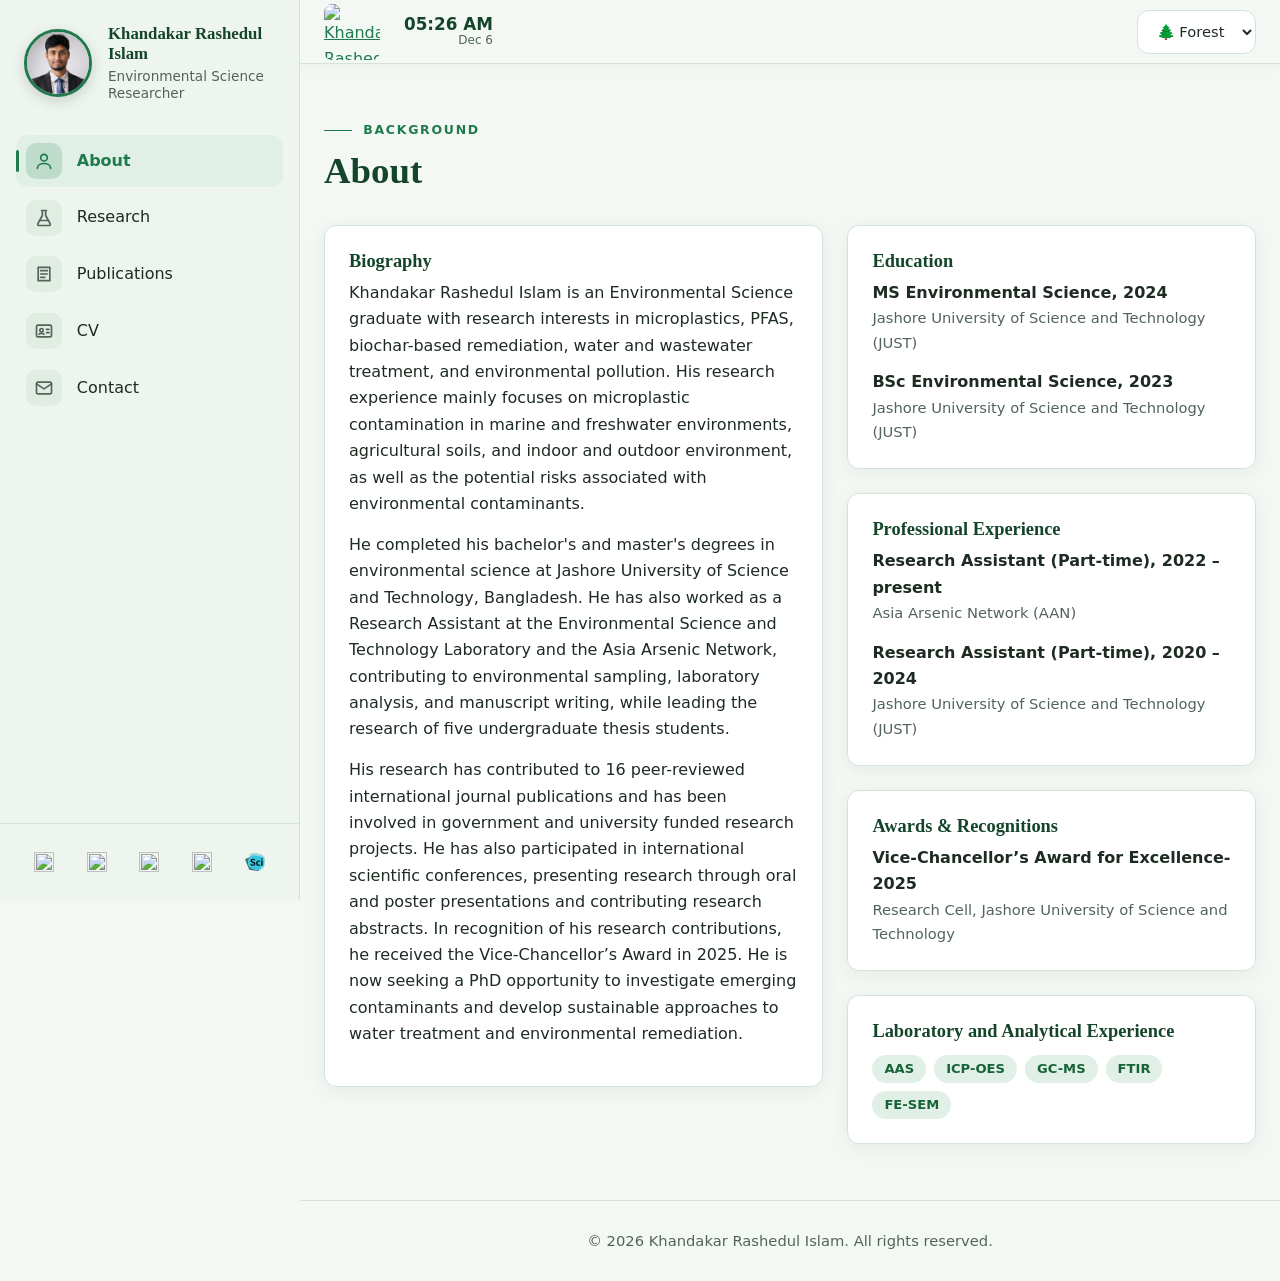
==== commit 0c602b83: "Refine biography text for clarity and conciseness Updated the biography section to improve clarity a" ====
--- a/about.html
+++ b/about.html
@@ -142,7 +142,7 @@
               <h3>Biography</h3>
               <p>
                 Khandakar Rashedul Islam is an Environmental Science graduate with research interests in microplastics, PFAS, biochar-based remediation, water and wastewater treatment, and environmental pollution. 
-                His research experience focuses on microplastic contamination in marine and freshwater environments, agricultural soils, and indoor and outdoor environment, 
+                His research experience mainly focuses on microplastic contamination in marine and freshwater environments, agricultural soils, and indoor and outdoor environment, 
                 as well as the potential risks associated with environmental contaminants.
               </p>
               <p>
@@ -152,8 +152,7 @@
               <p>
                His research has contributed to 16 peer-reviewed international journal publications and has been involved in government and university funded research projects. 
                 He has also participated in international scientific conferences, presenting research through oral and poster presentations and contributing research 
-                abstracts. In recognition of his research contributions, he received the Vice-Chancellor’s Award for Outstanding Research Contributions in 2025. 
-                He has experience with FTIR, SEM, ICP-OES, AAS, and GC-MS. 
+                abstracts. In recognition of his research contributions, he received the Vice-Chancellor’s Award in 2025. 
                 He is now seeking a PhD opportunity to investigate emerging contaminants and develop sustainable approaches to water treatment and environmental remediation.
               </p>
             </div>
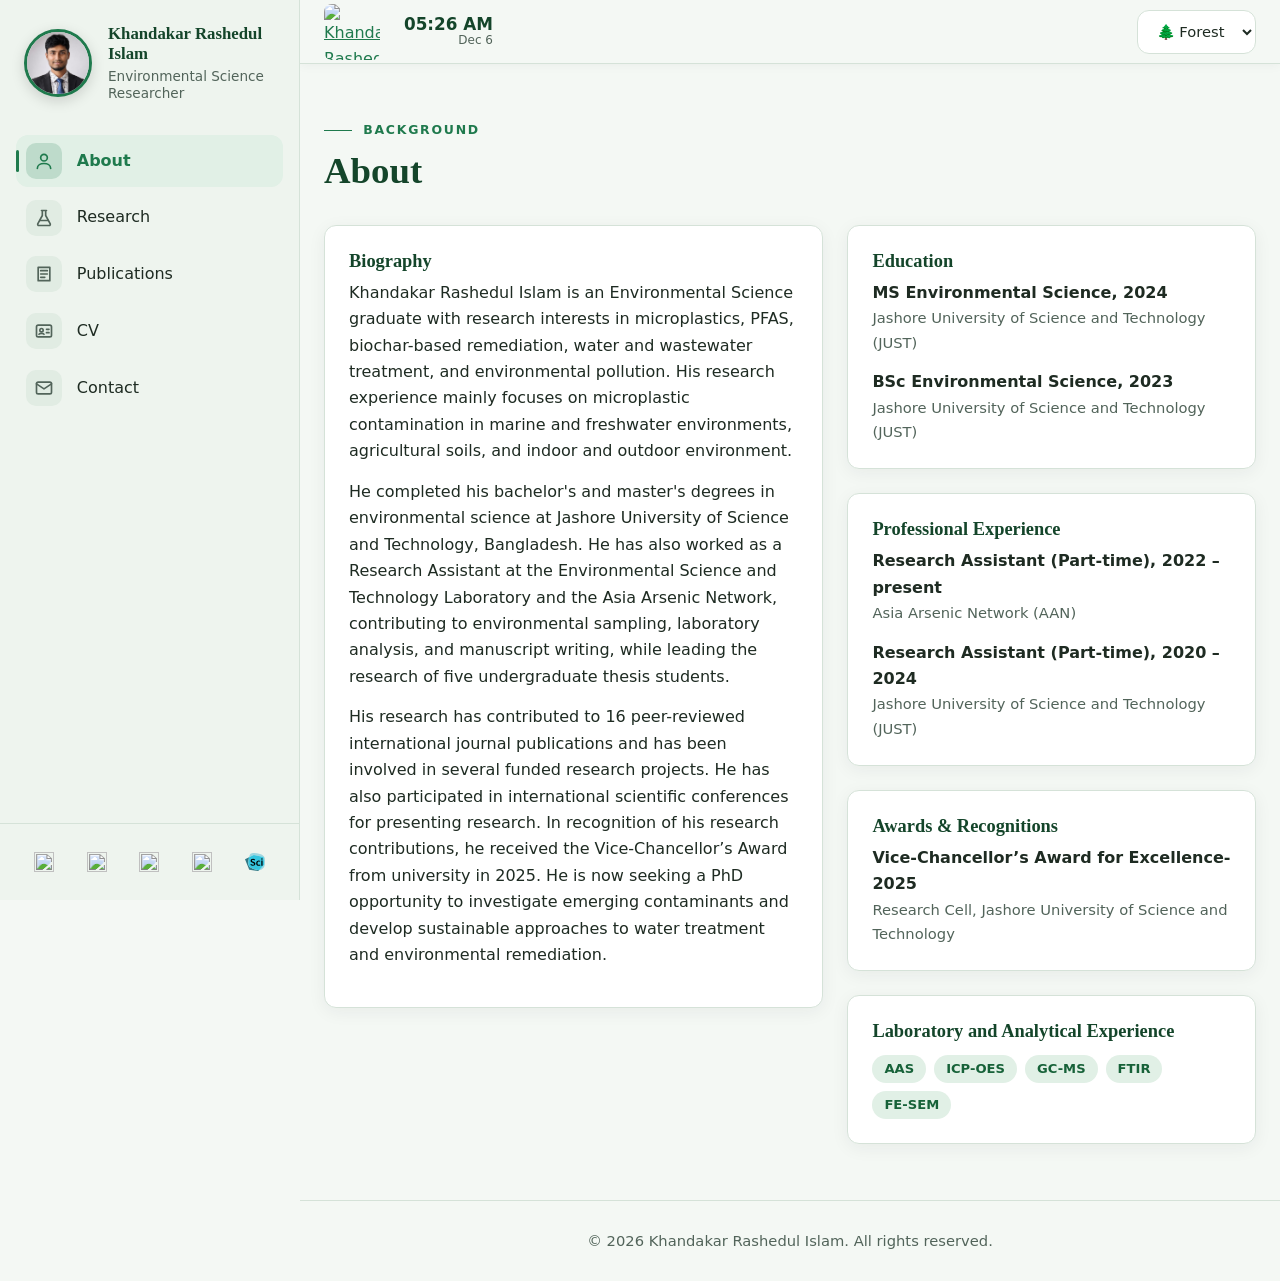
==== commit 052fb3f3: "Refine biography text for clarity and conciseness Removed redundant phrases and clarified contributi" ====
--- a/about.html
+++ b/about.html
@@ -142,17 +142,15 @@
               <h3>Biography</h3>
               <p>
                 Khandakar Rashedul Islam is an Environmental Science graduate with research interests in microplastics, PFAS, biochar-based remediation, water and wastewater treatment, and environmental pollution. 
-                His research experience mainly focuses on microplastic contamination in marine and freshwater environments, agricultural soils, and indoor and outdoor environment, 
-                as well as the potential risks associated with environmental contaminants.
+                His research experience mainly focuses on microplastic contamination in marine and freshwater environments, agricultural soils, and indoor and outdoor environment.
               </p>
               <p>
                 He completed his bachelor's and master's degrees in environmental science at Jashore University of Science and Technology, Bangladesh. He has also worked as a Research Assistant 
                 at the Environmental Science and Technology Laboratory and the Asia Arsenic Network, contributing to environmental sampling, laboratory analysis, and manuscript writing, while leading the research of five undergraduate thesis students.
               </p>
               <p>
-               His research has contributed to 16 peer-reviewed international journal publications and has been involved in government and university funded research projects. 
-                He has also participated in international scientific conferences, presenting research through oral and poster presentations and contributing research 
-                abstracts. In recognition of his research contributions, he received the Vice-Chancellor’s Award in 2025. 
+               His research has contributed to 16 peer-reviewed international journal publications and has been involved in several funded research projects. 
+                He has also participated in international scientific conferences for presenting research. In recognition of his research contributions, he received the Vice-Chancellor’s Award from university in 2025. 
                 He is now seeking a PhD opportunity to investigate emerging contaminants and develop sustainable approaches to water treatment and environmental remediation.
               </p>
             </div>
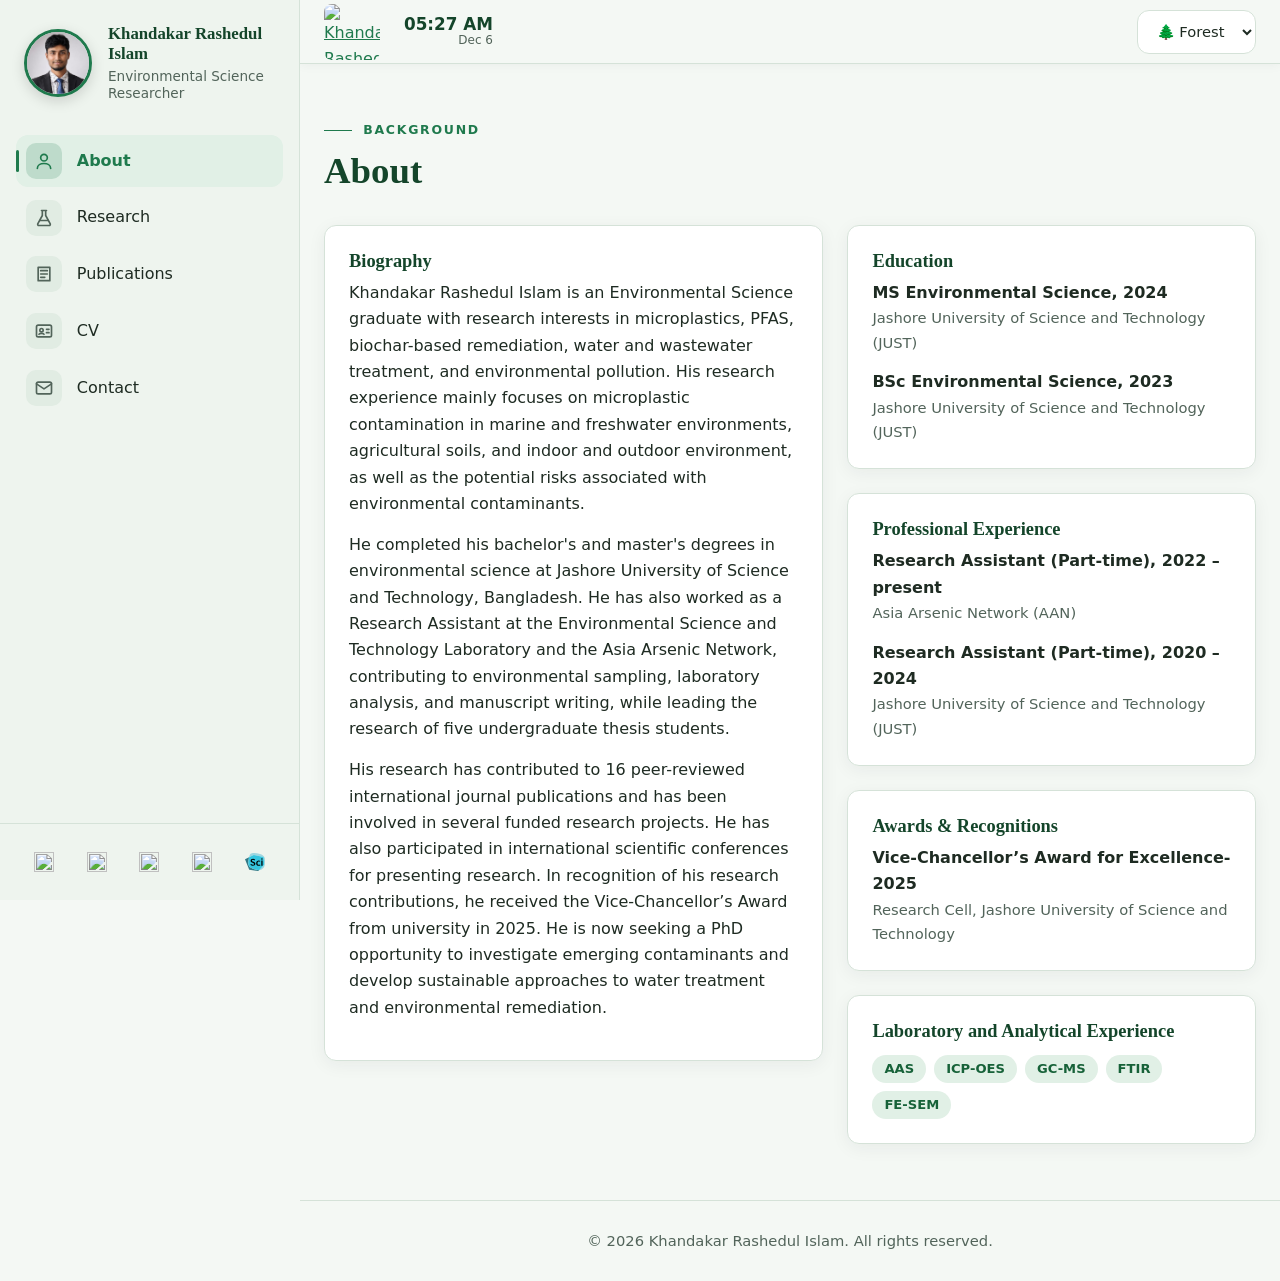
==== commit 3becd375: "Enhance biography with additional research details Expanded on research experience to include potent" ====
--- a/about.html
+++ b/about.html
@@ -142,7 +142,8 @@
               <h3>Biography</h3>
               <p>
                 Khandakar Rashedul Islam is an Environmental Science graduate with research interests in microplastics, PFAS, biochar-based remediation, water and wastewater treatment, and environmental pollution. 
-                His research experience mainly focuses on microplastic contamination in marine and freshwater environments, agricultural soils, and indoor and outdoor environment.
+                His research experience mainly focuses on microplastic contamination in marine and freshwater environments, agricultural soils, and indoor and outdoor environment, 
+                as well as the potential risks associated with environmental contaminants.
               </p>
               <p>
                 He completed his bachelor's and master's degrees in environmental science at Jashore University of Science and Technology, Bangladesh. He has also worked as a Research Assistant 
